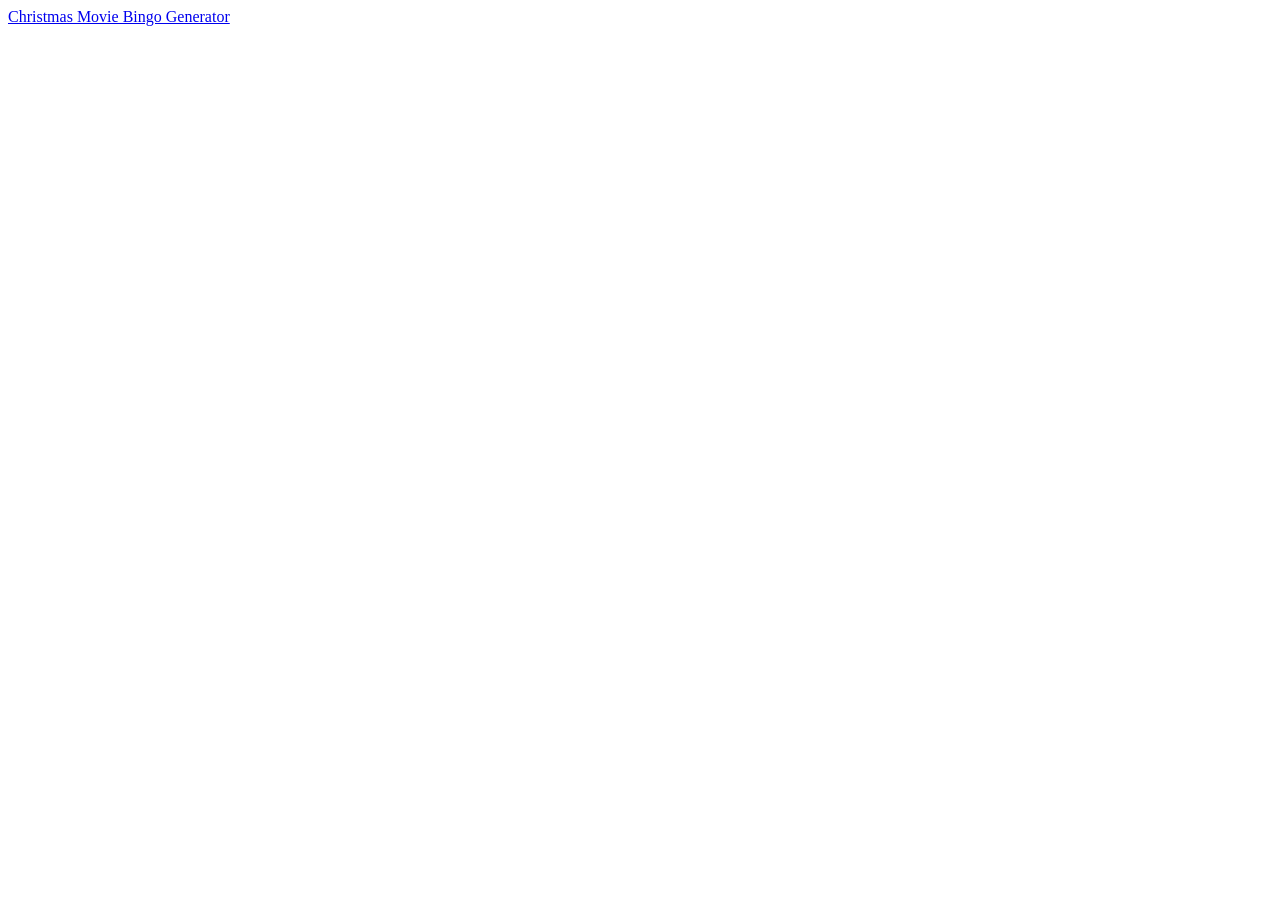
==== index.html @ 19b785c7 "Added index page" ====
﻿<!DOCTYPE html>
<html lang="en">
<head>
    <meta charset="UTF-8">
    <title>Mythgarr's Page</title>
</head>
<body>
    <a href="christmas_bingo.html">Christmas Movie Bingo Generator</a>
</body>
</html>
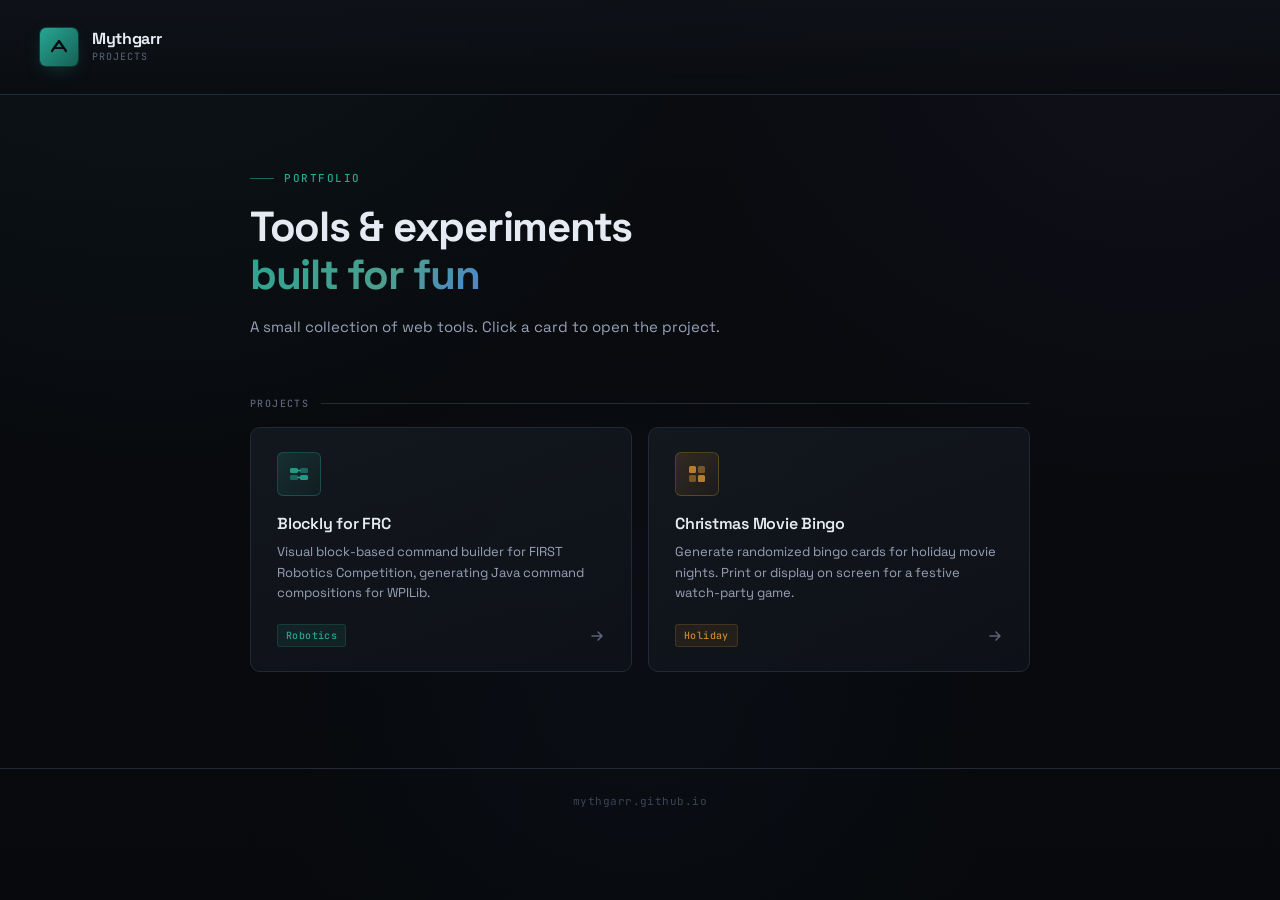
==== commit 7fe90fd3: "Added blockly-frc, styled the main index" ====
--- a/index.html
+++ b/index.html
@@ -1,10 +1,411 @@
-﻿<!DOCTYPE html>
+<!DOCTYPE html>
 <html lang="en">
 <head>
-    <meta charset="UTF-8">
-    <title>Mythgarr's Page</title>
+  <meta charset="UTF-8">
+  <meta name="viewport" content="width=device-width, initial-scale=1.0">
+  <title>Mythgarr</title>
+  <link rel="preconnect" href="https://fonts.googleapis.com">
+  <link rel="preconnect" href="https://fonts.gstatic.com" crossorigin>
+  <link href="https://fonts.googleapis.com/css2?family=Space+Grotesk:wght@400;500;600;700&family=JetBrains+Mono:wght@400;500;600&display=swap" rel="stylesheet">
+  <style>
+    :root {
+      --bg-0: #0a0c10;
+      --bg-1: #0f1218;
+      --bg-2: #151921;
+      --bg-3: #1c2230;
+      --bg-4: #242b3a;
+      --line: #232936;
+      --line-2: #2e3548;
+      --line-3: #3a4358;
+      --fg: #e6ebf3;
+      --fg-dim: #98a2b8;
+      --fg-mute: #5b6478;
+      --fg-faint: #3d4456;
+      --accent: #27a692;
+      --accent-dim: #166055;
+      --accent-glow: rgba(39,166,146,0.18);
+      --warn: #c9882e;
+      --info: #4d84d4;
+      --purple: #8460cc;
+      --r-sm: 4px;
+      --r-md: 6px;
+      --r-lg: 10px;
+      --shadow-1: 0 1px 0 rgba(255,255,255,0.03), 0 1px 2px rgba(0,0,0,0.4);
+      --shadow-2: 0 8px 24px -8px rgba(0,0,0,0.6);
+      --font-display: 'Space Grotesk', system-ui, sans-serif;
+      --font-mono: 'JetBrains Mono', ui-monospace, monospace;
+    }
+
+    *, *::before, *::after { box-sizing: border-box; }
+    html, body { margin: 0; padding: 0; }
+
+    body {
+      font-family: var(--font-display);
+      font-size: 14px;
+      line-height: 1.5;
+      color: var(--fg);
+      background-color: var(--bg-0);
+      background-image:
+        radial-gradient(circle at 12% -10%, rgba(39,166,146,0.06) 0%, transparent 38%),
+        radial-gradient(circle at 90% 5%,  rgba(132,96,204,0.05) 0%, transparent 32%),
+        radial-gradient(circle at 50% 80%, rgba(77,132,212,0.03) 0%, transparent 40%),
+        linear-gradient(180deg, var(--bg-0) 0%, #07090c 100%);
+      background-attachment: fixed;
+      min-height: 100vh;
+      -webkit-font-smoothing: antialiased;
+      -moz-osx-font-smoothing: grayscale;
+    }
+
+    ::selection { background: var(--accent-glow); color: var(--fg); }
+
+    a { color: inherit; text-decoration: none; }
+
+    /* ── header ──────────────────────────────────────────────── */
+    header {
+      display: flex;
+      align-items: center;
+      gap: 14px;
+      padding: 28px 40px;
+      border-bottom: 1px solid var(--line);
+      background: linear-gradient(180deg, rgba(15,18,24,0.9) 0%, rgba(10,12,16,0.7) 100%);
+      backdrop-filter: blur(12px);
+      -webkit-backdrop-filter: blur(12px);
+    }
+
+    .brand-mark {
+      width: 38px;
+      height: 38px;
+      background: linear-gradient(135deg, var(--accent) 0%, var(--accent-dim) 100%);
+      border-radius: var(--r-md);
+      display: flex;
+      align-items: center;
+      justify-content: center;
+      box-shadow: var(--shadow-1), 0 0 0 1px rgba(39,166,146,0.3), 0 6px 20px -8px rgba(39,166,146,0.55);
+      flex-shrink: 0;
+    }
+
+    .brand-mark svg { display: block; }
+
+    .brand-text { display: flex; flex-direction: column; gap: 2px; }
+
+    .brand-name {
+      font-weight: 700;
+      font-size: 16px;
+      letter-spacing: -0.02em;
+      line-height: 1;
+    }
+
+    .brand-sub {
+      font-family: var(--font-mono);
+      font-size: 10px;
+      color: var(--fg-mute);
+      letter-spacing: 0.1em;
+      text-transform: uppercase;
+    }
+
+    /* ── main ────────────────────────────────────────────────── */
+    main {
+      max-width: 860px;
+      margin: 0 auto;
+      padding: 64px 40px 96px;
+    }
+
+    .hero {
+      margin-bottom: 56px;
+    }
+
+    .hero-eyebrow {
+      font-family: var(--font-mono);
+      font-size: 11px;
+      color: var(--accent);
+      letter-spacing: 0.14em;
+      text-transform: uppercase;
+      font-weight: 500;
+      margin-bottom: 16px;
+      display: flex;
+      align-items: center;
+      gap: 10px;
+    }
+
+    .hero-eyebrow::before {
+      content: '';
+      display: inline-block;
+      width: 24px;
+      height: 1px;
+      background: var(--accent);
+      opacity: 0.6;
+    }
+
+    .hero-title {
+      font-size: clamp(28px, 5vw, 42px);
+      font-weight: 700;
+      letter-spacing: -0.03em;
+      line-height: 1.15;
+      margin: 0 0 16px;
+      color: var(--fg);
+    }
+
+    .hero-title span {
+      background: linear-gradient(135deg, var(--accent) 0%, #4d9e8e 60%, var(--info) 100%);
+      -webkit-background-clip: text;
+      -webkit-text-fill-color: transparent;
+      background-clip: text;
+    }
+
+    .hero-desc {
+      font-size: 15px;
+      color: var(--fg-dim);
+      max-width: 52ch;
+      line-height: 1.65;
+      margin: 0;
+    }
+
+    /* ── section ─────────────────────────────────────────────── */
+    .section-label {
+      font-family: var(--font-mono);
+      font-size: 10px;
+      color: var(--fg-mute);
+      letter-spacing: 0.14em;
+      text-transform: uppercase;
+      font-weight: 500;
+      margin-bottom: 16px;
+      display: flex;
+      align-items: center;
+      gap: 12px;
+    }
+
+    .section-label::after {
+      content: '';
+      flex: 1;
+      height: 1px;
+      background: var(--line);
+    }
+
+    /* ── project cards ───────────────────────────────────────── */
+    .projects {
+      display: grid;
+      grid-template-columns: repeat(auto-fill, minmax(320px, 1fr));
+      gap: 16px;
+    }
+
+    .card {
+      background: linear-gradient(160deg, rgba(21,25,33,0.85) 0%, rgba(15,18,24,0.85) 100%);
+      border: 1px solid var(--line);
+      border-radius: var(--r-lg);
+      padding: 24px 26px;
+      display: flex;
+      flex-direction: column;
+      gap: 16px;
+      transition: border-color 160ms ease, box-shadow 160ms ease, transform 160ms ease;
+      position: relative;
+      overflow: hidden;
+    }
+
+    .card::before {
+      content: '';
+      position: absolute;
+      inset: 0;
+      border-radius: inherit;
+      opacity: 0;
+      transition: opacity 200ms ease;
+      pointer-events: none;
+    }
+
+    .card:hover {
+      border-color: var(--line-3);
+      box-shadow: var(--shadow-2);
+      transform: translateY(-2px);
+    }
+
+    .card:hover::before { opacity: 1; }
+
+    .card-frc::before {
+      background: radial-gradient(circle at 10% 0%, rgba(39,166,146,0.06) 0%, transparent 60%);
+    }
+
+    .card-bingo::before {
+      background: radial-gradient(circle at 10% 0%, rgba(201,136,46,0.06) 0%, transparent 60%);
+    }
+
+    .card-icon {
+      width: 44px;
+      height: 44px;
+      border-radius: var(--r-md);
+      display: flex;
+      align-items: center;
+      justify-content: center;
+      flex-shrink: 0;
+    }
+
+    .card-icon-frc {
+      background: linear-gradient(135deg, rgba(39,166,146,0.18), rgba(39,166,146,0.05));
+      border: 1px solid rgba(39,166,146,0.3);
+      color: var(--accent);
+    }
+
+    .card-icon-bingo {
+      background: linear-gradient(135deg, rgba(201,136,46,0.18), rgba(201,136,46,0.05));
+      border: 1px solid rgba(201,136,46,0.3);
+      color: var(--warn);
+    }
+
+    .card-body { display: flex; flex-direction: column; gap: 6px; }
+
+    .card-title {
+      font-size: 16px;
+      font-weight: 600;
+      letter-spacing: -0.015em;
+      color: var(--fg);
+    }
+
+    .card-desc {
+      font-size: 13px;
+      color: var(--fg-dim);
+      line-height: 1.6;
+    }
+
+    .card-footer {
+      margin-top: auto;
+      padding-top: 4px;
+      display: flex;
+      align-items: center;
+      justify-content: space-between;
+    }
+
+    .tag {
+      font-family: var(--font-mono);
+      font-size: 10px;
+      padding: 3px 8px;
+      border-radius: 3px;
+      font-weight: 500;
+      letter-spacing: 0.04em;
+    }
+
+    .tag-frc {
+      background: rgba(39,166,146,0.1);
+      color: var(--accent);
+      border: 1px solid rgba(39,166,146,0.2);
+    }
+
+    .tag-bingo {
+      background: rgba(201,136,46,0.1);
+      color: var(--warn);
+      border: 1px solid rgba(201,136,46,0.2);
+    }
+
+    .card-arrow {
+      color: var(--fg-mute);
+      transition: color 160ms, transform 160ms;
+      display: flex;
+      align-items: center;
+    }
+
+    .card:hover .card-arrow {
+      color: var(--fg-dim);
+      transform: translateX(3px);
+    }
+
+    /* ── footer ──────────────────────────────────────────────── */
+    footer {
+      border-top: 1px solid var(--line);
+      padding: 24px 40px;
+      display: flex;
+      align-items: center;
+      justify-content: center;
+    }
+
+    .footer-text {
+      font-family: var(--font-mono);
+      font-size: 11px;
+      color: var(--fg-faint);
+      letter-spacing: 0.04em;
+    }
+
+    /* ── responsive ──────────────────────────────────────────── */
+    @media (max-width: 600px) {
+      header { padding: 20px 24px; }
+      main { padding: 44px 24px 72px; }
+      footer { padding: 20px 24px; }
+      .projects { grid-template-columns: 1fr; }
+    }
+  </style>
 </head>
 <body>
-    <a href="christmas_bingo.html">Christmas Movie Bingo Generator</a>
+
+  <header>
+    <div class="brand-mark">
+      <svg width="20" height="20" viewBox="0 0 20 20" fill="none" xmlns="http://www.w3.org/2000/svg">
+        <path d="M3 14L10 4L17 14" stroke="#0a0c10" stroke-width="2.2" stroke-linecap="round" stroke-linejoin="round"/>
+        <path d="M6 11H14" stroke="#0a0c10" stroke-width="2.2" stroke-linecap="round"/>
+      </svg>
+    </div>
+    <div class="brand-text">
+      <span class="brand-name">Mythgarr</span>
+      <span class="brand-sub">Projects</span>
+    </div>
+  </header>
+
+  <main>
+    <section class="hero">
+      <p class="hero-eyebrow">Portfolio</p>
+      <h1 class="hero-title">Tools &amp; experiments<br><span>built for fun</span></h1>
+      <p class="hero-desc">A small collection of web tools. Click a card to open the project.</p>
+    </section>
+
+    <div class="section-label">Projects</div>
+
+    <div class="projects">
+
+      <a href="blockly-frc/index.html" class="card card-frc">
+        <div class="card-icon card-icon-frc">
+          <svg width="22" height="22" viewBox="0 0 22 22" fill="none" xmlns="http://www.w3.org/2000/svg">
+            <rect x="2" y="5" width="8" height="5" rx="1.5" fill="currentColor" opacity="0.9"/>
+            <rect x="12" y="5" width="8" height="5" rx="1.5" fill="currentColor" opacity="0.5"/>
+            <rect x="2" y="12" width="8" height="5" rx="1.5" fill="currentColor" opacity="0.5"/>
+            <rect x="12" y="12" width="8" height="5" rx="1.5" fill="currentColor" opacity="0.9"/>
+            <path d="M10 7.5H12M10 14.5H12" stroke="currentColor" stroke-width="1.5" stroke-linecap="round"/>
+          </svg>
+        </div>
+        <div class="card-body">
+          <div class="card-title">Blockly for FRC</div>
+          <div class="card-desc">Visual block-based command builder for FIRST Robotics Competition, generating Java command compositions for WPILib.</div>
+        </div>
+        <div class="card-footer">
+          <span class="tag tag-frc">Robotics</span>
+          <span class="card-arrow">
+            <svg width="16" height="16" viewBox="0 0 16 16" fill="none"><path d="M3 8H13M9 4L13 8L9 12" stroke="currentColor" stroke-width="1.5" stroke-linecap="round" stroke-linejoin="round"/></svg>
+          </span>
+        </div>
+      </a>
+
+      <a href="christmas_bingo.html" class="card card-bingo">
+        <div class="card-icon card-icon-bingo">
+          <svg width="22" height="22" viewBox="0 0 22 22" fill="none" xmlns="http://www.w3.org/2000/svg">
+            <rect x="3" y="3" width="7" height="7" rx="1.5" fill="currentColor" opacity="0.9"/>
+            <rect x="12" y="3" width="7" height="7" rx="1.5" fill="currentColor" opacity="0.5"/>
+            <rect x="3" y="12" width="7" height="7" rx="1.5" fill="currentColor" opacity="0.5"/>
+            <rect x="12" y="12" width="7" height="7" rx="1.5" fill="currentColor" opacity="0.9"/>
+            <path d="M13.5 15.5L15.5 17.5L18.5 13.5" stroke="currentColor" stroke-width="1.4" stroke-linecap="round" stroke-linejoin="round" opacity="0.0"/>
+          </svg>
+        </div>
+        <div class="card-body">
+          <div class="card-title">Christmas Movie Bingo</div>
+          <div class="card-desc">Generate randomized bingo cards for holiday movie nights. Print or display on screen for a festive watch-party game.</div>
+        </div>
+        <div class="card-footer">
+          <span class="tag tag-bingo">Holiday</span>
+          <span class="card-arrow">
+            <svg width="16" height="16" viewBox="0 0 16 16" fill="none"><path d="M3 8H13M9 4L13 8L9 12" stroke="currentColor" stroke-width="1.5" stroke-linecap="round" stroke-linejoin="round"/></svg>
+          </span>
+        </div>
+      </a>
+
+    </div>
+  </main>
+
+  <footer>
+    <span class="footer-text">mythgarr.github.io</span>
+  </footer>
+
 </body>
-</html>+</html>
